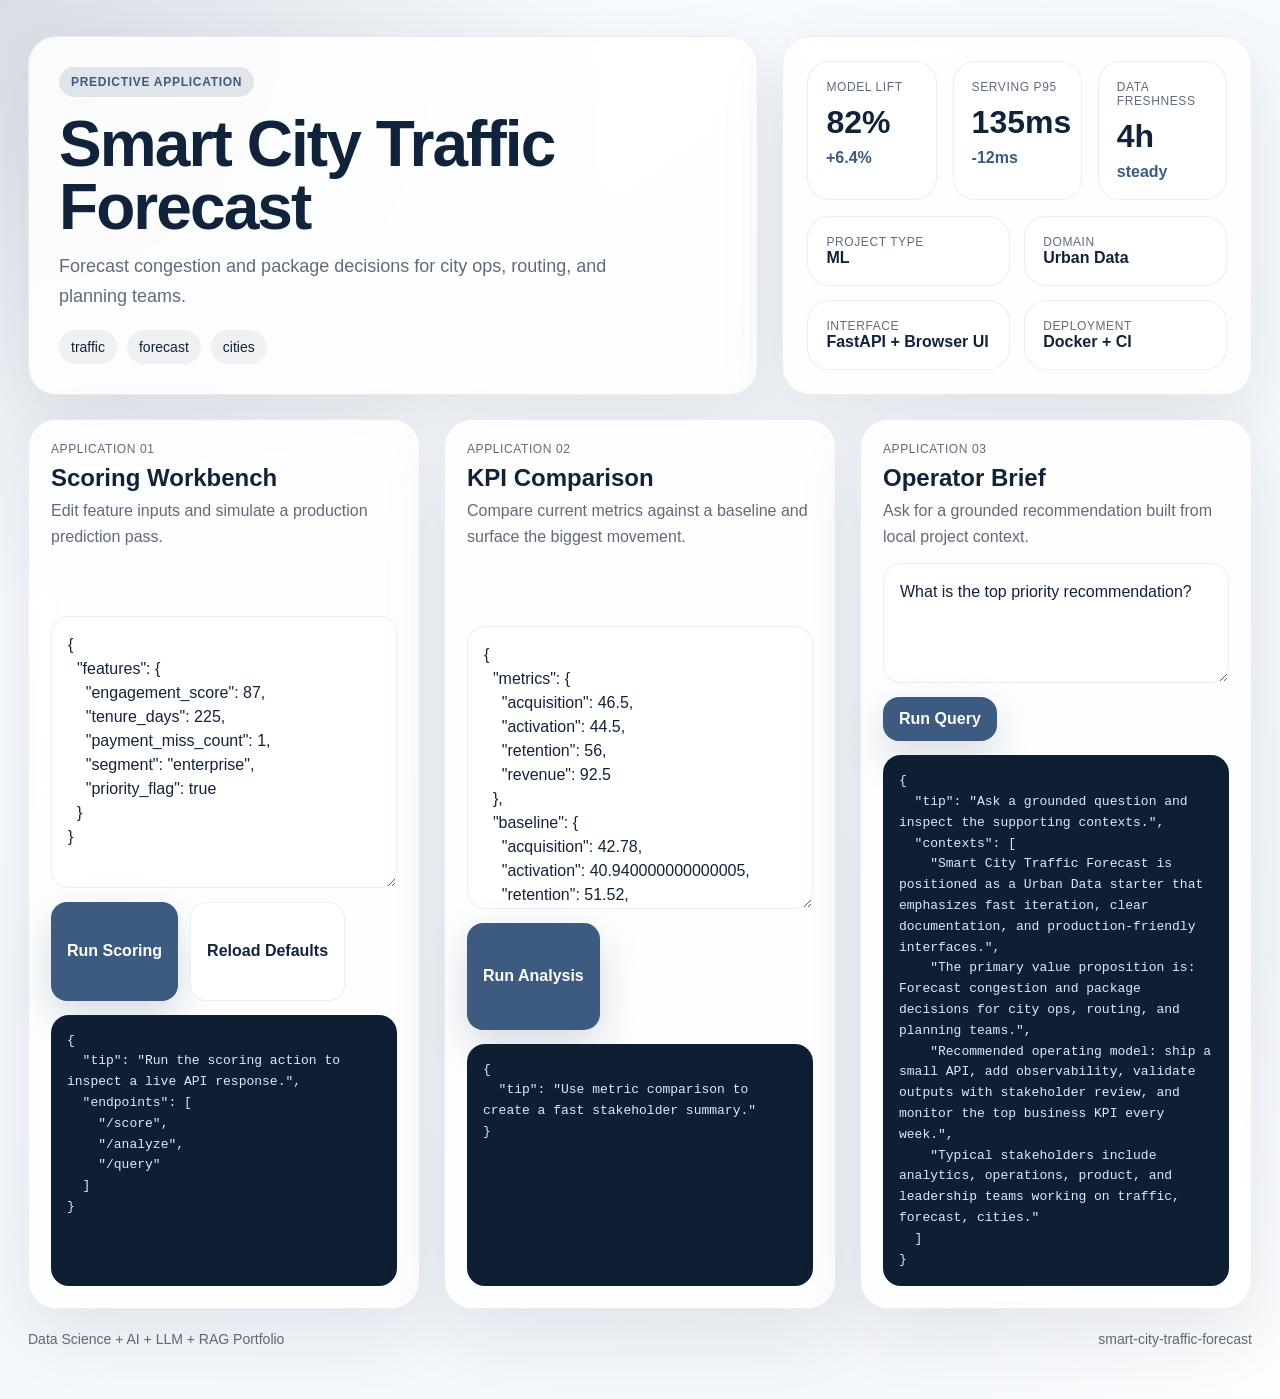
==== src/app/web/index.html @ e4fb732f "Publish production-ready portfolio project" ====
<!doctype html>
        <html lang="en">
        <head>
          <meta charset="utf-8">
          <meta name="viewport" content="width=device-width, initial-scale=1">
          <title>Smart City Traffic Forecast</title>
          <link rel="stylesheet" href="./styles.css">
          <style>:root { --accent: #3d5a80; }</style>
        </head>
        <body>
          <div class="page">
            <section class="hero">
              <div class="panel hero-copy">
                <span class="eyebrow">Predictive Application</span>
                <h1 id="project-title">Smart City Traffic Forecast</h1>
                <p id="project-summary" class="lead">Forecast congestion and package decisions for city ops, routing, and planning teams.</p>
                <ul id="project-tags" class="tag-list">
                  <li>traffic</li><li>forecast</li><li>cities</li>
                </ul>
              </div>
              <div class="panel hero-side">
                <div class="metric-grid">
                  <article class='card'><span>Model Lift</span><strong>82%</strong><em>+6.4%</em></article>
<article class='card'><span>Serving P95</span><strong>135ms</strong><em>-12ms</em></article>
<article class='card'><span>Data Freshness</span><strong>4h</strong><em>steady</em></article>
                </div>
                <div class="mini-grid">
                  <article class='mini-card'><span>Project Type</span><strong>ML</strong></article><article class='mini-card'><span>Domain</span><strong>Urban Data</strong></article><article class='mini-card'><span>Interface</span><strong>FastAPI + Browser UI</strong></article><article class='mini-card'><span>Deployment</span><strong>Docker + CI</strong></article>
                </div>
              </div>
            </section>
            <section class="app-grid">
              <article class="panel module">
                <div class="module-header">
                  <span>Application 01</span>
                  <h2>Scoring Workbench</h2>
                  <p>Edit feature inputs and simulate a production prediction pass.</p>
                </div>
                <textarea id="score-input"></textarea>
                <div class="button-row">
                  <button id="run-score">Run Scoring</button>
                  <button id="load-defaults" class="secondary" type="button">Reload Defaults</button>
                </div>
                <pre id="score-output"></pre>
              </article>
              <article class="panel module">
                <div class="module-header">
                  <span>Application 02</span>
                  <h2>KPI Comparison</h2>
                  <p>Compare current metrics against a baseline and surface the biggest movement.</p>
                </div>
                <textarea id="analyze-input"></textarea>
                <div class="button-row">
                  <button id="run-analyze">Run Analysis</button>
                </div>
                <pre id="analyze-output"></pre>
              </article>
              <article class="panel module">
                <div class="module-header">
                  <span>Application 03</span>
                  <h2>Operator Brief</h2>
                  <p>Ask for a grounded recommendation built from local project context.</p>
                </div>
                <textarea id="query-input" class="query-input"></textarea>
                <div class="button-row">
                  <button id="run-query">Run Query</button>
                </div>
                <pre id="query-output"></pre>
              </article>
            </section>
            <footer class="footer">
              <span>Data Science + AI + LLM + RAG Portfolio</span>
              <span>smart-city-traffic-forecast</span>
            </footer>
          </div>
          <script id="bootstrap-data" type="application/json">{"project": {"slug": "smart-city-traffic-forecast", "title": "Smart City Traffic Forecast", "project_type": "ml", "domain": "Urban Data", "summary": "Forecast congestion and package decisions for city ops, routing, and planning teams.", "tags": ["traffic", "forecast", "cities"]}, "sample_features": {"engagement_score": 87, "tenure_days": 225, "payment_miss_count": 1, "segment": "enterprise", "priority_flag": true}, "sample_metrics": {"acquisition": 46.5, "activation": 44.5, "retention": 56.0, "revenue": 92.5}, "sample_query": "What is the top priority recommendation?", "knowledge_base": ["Smart City Traffic Forecast is positioned as a Urban Data starter that emphasizes fast iteration, clear documentation, and production-friendly interfaces.", "The primary value proposition is: Forecast congestion and package decisions for city ops, routing, and planning teams.", "Recommended operating model: ship a small API, add observability, validate outputs with stakeholder review, and monitor the top business KPI every week.", "Typical stakeholders include analytics, operations, product, and leadership teams working on traffic, forecast, cities."], "dashboard_metrics": [{"label": "Model Lift", "value": "82%", "delta": "+6.4%"}, {"label": "Serving P95", "value": "135ms", "delta": "-12ms"}, {"label": "Data Freshness", "value": "4h", "delta": "steady"}]}</script>
          <script src="./app.js"></script>
        </body>
        </html>
---- src/app/web/styles.css ----
:root {
  --accent: #3d5a80;
  --accent-soft: rgba(61, 90, 128, 0.14);
  --bg: #f2f6fb;
  --card: rgba(255, 255, 255, 0.86);
  --line: rgba(16, 32, 51, 0.08);
  --ink: #11233a;
  --muted: #5f6b7a;
  --success: #2a9d8f;
}
* { box-sizing: border-box; }
html, body { margin: 0; min-height: 100%; }
body {
  font-family: "Avenir Next", "Segoe UI", sans-serif;
  color: var(--ink);
  background:
    radial-gradient(circle at top left, color-mix(in srgb, var(--accent) 20%, white), transparent 32%),
    radial-gradient(circle at bottom right, rgba(255,255,255,0.82), transparent 24%),
    linear-gradient(145deg, #f8fbff, var(--bg));
}
.page {
  max-width: 1320px;
  margin: 0 auto;
  padding: 36px 28px 52px;
}
.hero {
  display: grid;
  grid-template-columns: 1.4fr 0.9fr;
  gap: 24px;
  margin-bottom: 24px;
}
.panel {
  background: var(--card);
  border: 1px solid var(--line);
  border-radius: 28px;
  box-shadow: 0 24px 70px rgba(17, 35, 58, 0.09);
  backdrop-filter: blur(16px);
}
.hero-copy {
  padding: 30px;
}
.eyebrow {
  display: inline-flex;
  align-items: center;
  gap: 8px;
  padding: 8px 12px;
  background: var(--accent-soft);
  color: var(--accent);
  border-radius: 999px;
  text-transform: uppercase;
  letter-spacing: 0.06em;
  font-size: 12px;
  font-weight: 700;
}
h1 {
  margin: 16px 0 14px;
  font-size: clamp(2.2rem, 5vw, 4rem);
  line-height: 0.98;
  letter-spacing: -0.03em;
}
.lead {
  font-size: 18px;
  line-height: 1.65;
  color: var(--muted);
  max-width: 60ch;
  margin: 0;
}
.tag-list {
  display: flex;
  flex-wrap: wrap;
  gap: 10px;
  list-style: none;
  margin: 18px 0 0;
  padding: 0;
}
.tag-list li {
  padding: 9px 12px;
  border-radius: 999px;
  background: rgba(17, 35, 58, 0.06);
  color: var(--ink);
  font-size: 14px;
}
.hero-side {
  padding: 24px;
  display: grid;
  gap: 16px;
  align-content: space-between;
}
.metric-grid {
  display: grid;
  grid-template-columns: repeat(3, minmax(0, 1fr));
  gap: 16px;
}
.metric-card,
.mini-card,
.card {
  background: white;
  border: 1px solid var(--line);
  border-radius: 22px;
  padding: 18px;
}
.metric-card span,
.card span,
.mini-card span,
.module-header span {
  display: block;
  color: var(--muted);
  text-transform: uppercase;
  letter-spacing: 0.05em;
  font-size: 12px;
}
.metric-card strong,
.card strong {
  display: block;
  font-size: 32px;
  margin-top: 10px;
}
.metric-card em,
.card em {
  display: inline-block;
  margin-top: 8px;
  font-style: normal;
  color: var(--accent);
  font-weight: 700;
}
.mini-grid {
  display: grid;
  grid-template-columns: repeat(2, minmax(0, 1fr));
  gap: 14px;
}
.app-grid {
  display: grid;
  grid-template-columns: repeat(3, minmax(0, 1fr));
  gap: 24px;
}
.module {
  padding: 22px;
  display: grid;
  gap: 14px;
}
.module-header h2 {
  margin: 8px 0 6px;
  font-size: 24px;
}
.module-header p {
  margin: 0;
  color: var(--muted);
  line-height: 1.6;
}
textarea, input, button {
  font: inherit;
}
textarea {
  width: 100%;
  min-height: 220px;
  resize: vertical;
  border: 1px solid var(--line);
  border-radius: 18px;
  padding: 16px;
  background: rgba(255,255,255,0.92);
  color: var(--ink);
  line-height: 1.5;
}
.query-input {
  min-height: 120px;
}
button {
  border: 0;
  border-radius: 16px;
  background: var(--accent);
  color: white;
  padding: 13px 16px;
  font-weight: 700;
  cursor: pointer;
  box-shadow: 0 16px 40px rgba(61, 90, 128, 0.22);
}
button.secondary {
  background: white;
  color: var(--ink);
  border: 1px solid var(--line);
  box-shadow: none;
}
.button-row {
  display: flex;
  gap: 12px;
  flex-wrap: wrap;
}
pre {
  margin: 0;
  white-space: pre-wrap;
  word-break: break-word;
  background: #0e1f34;
  color: #dce8ff;
  border-radius: 18px;
  padding: 16px;
  min-height: 180px;
  font-size: 13px;
  line-height: 1.6;
  overflow: auto;
}
.footer {
  display: flex;
  justify-content: space-between;
  margin-top: 22px;
  color: var(--muted);
  font-size: 14px;
}
@media (max-width: 1080px) {
  .hero, .app-grid { grid-template-columns: 1fr; }
  .metric-grid { grid-template-columns: 1fr; }
}
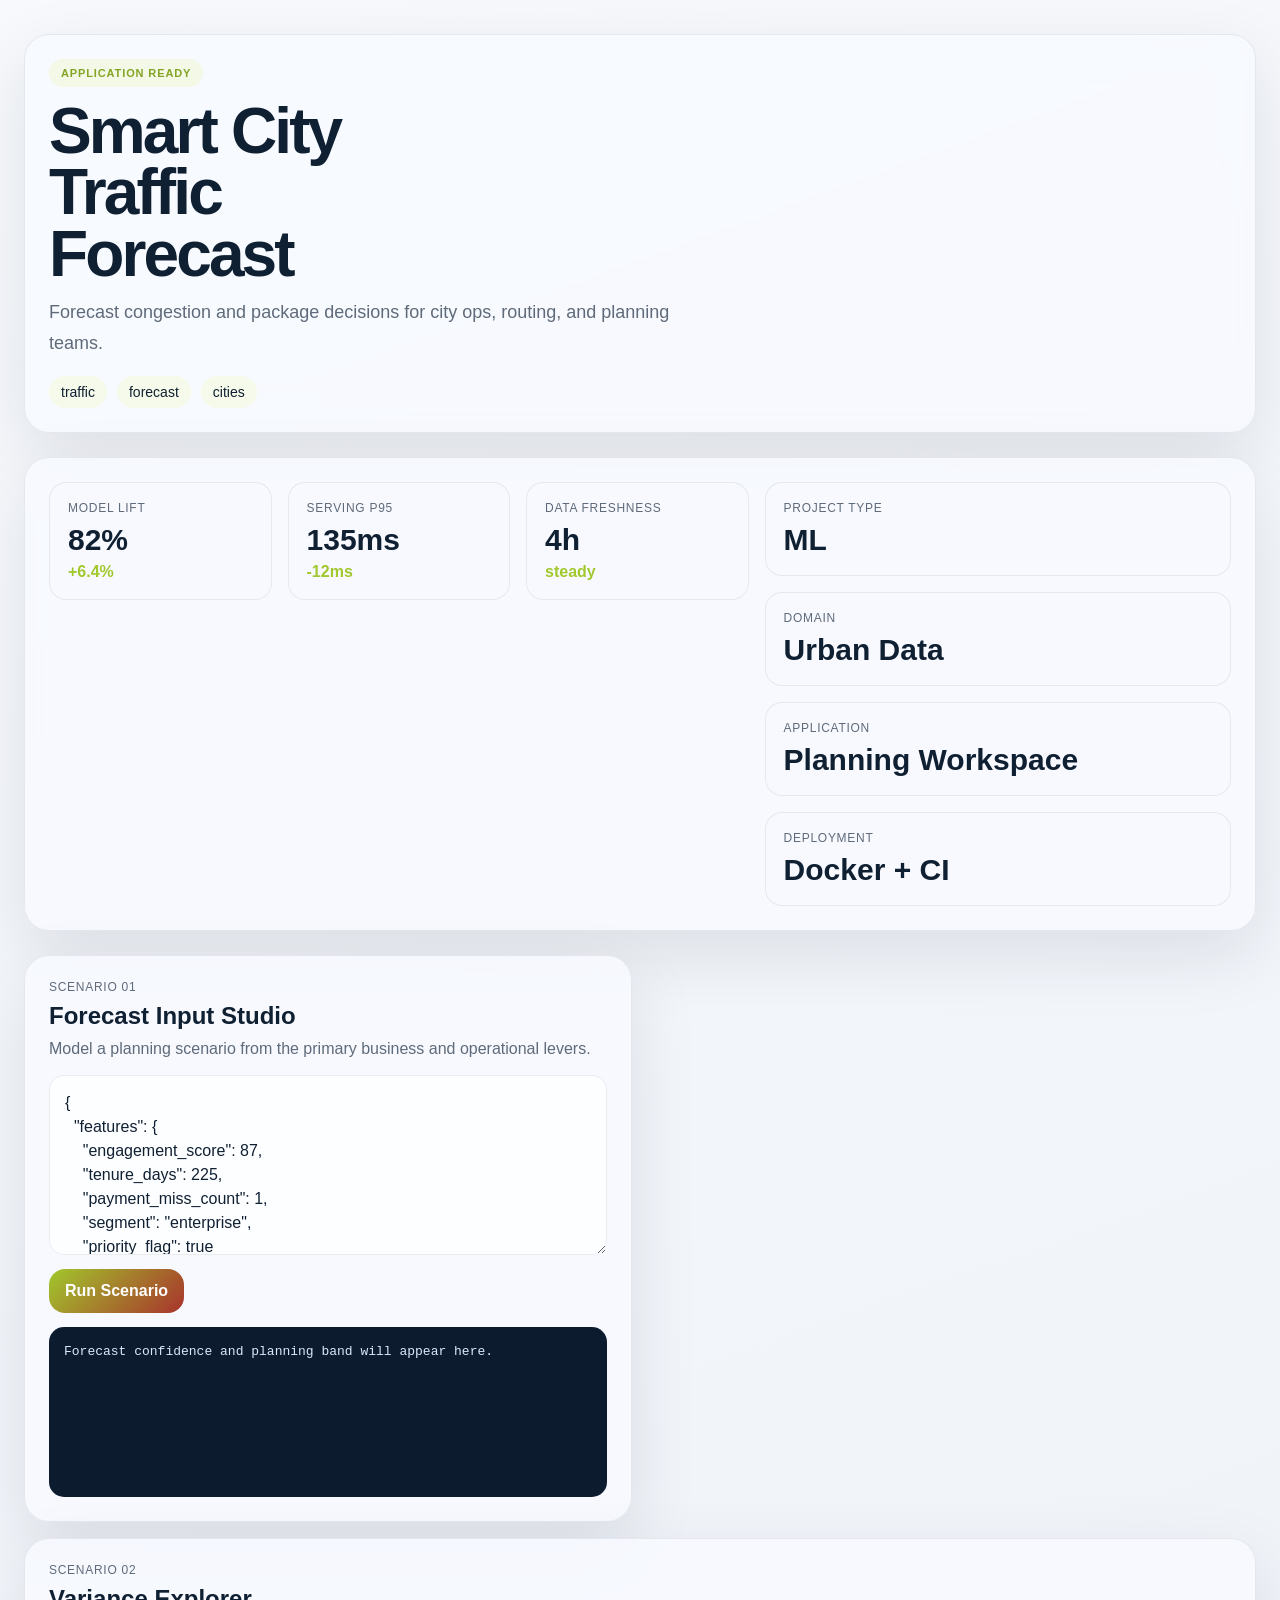
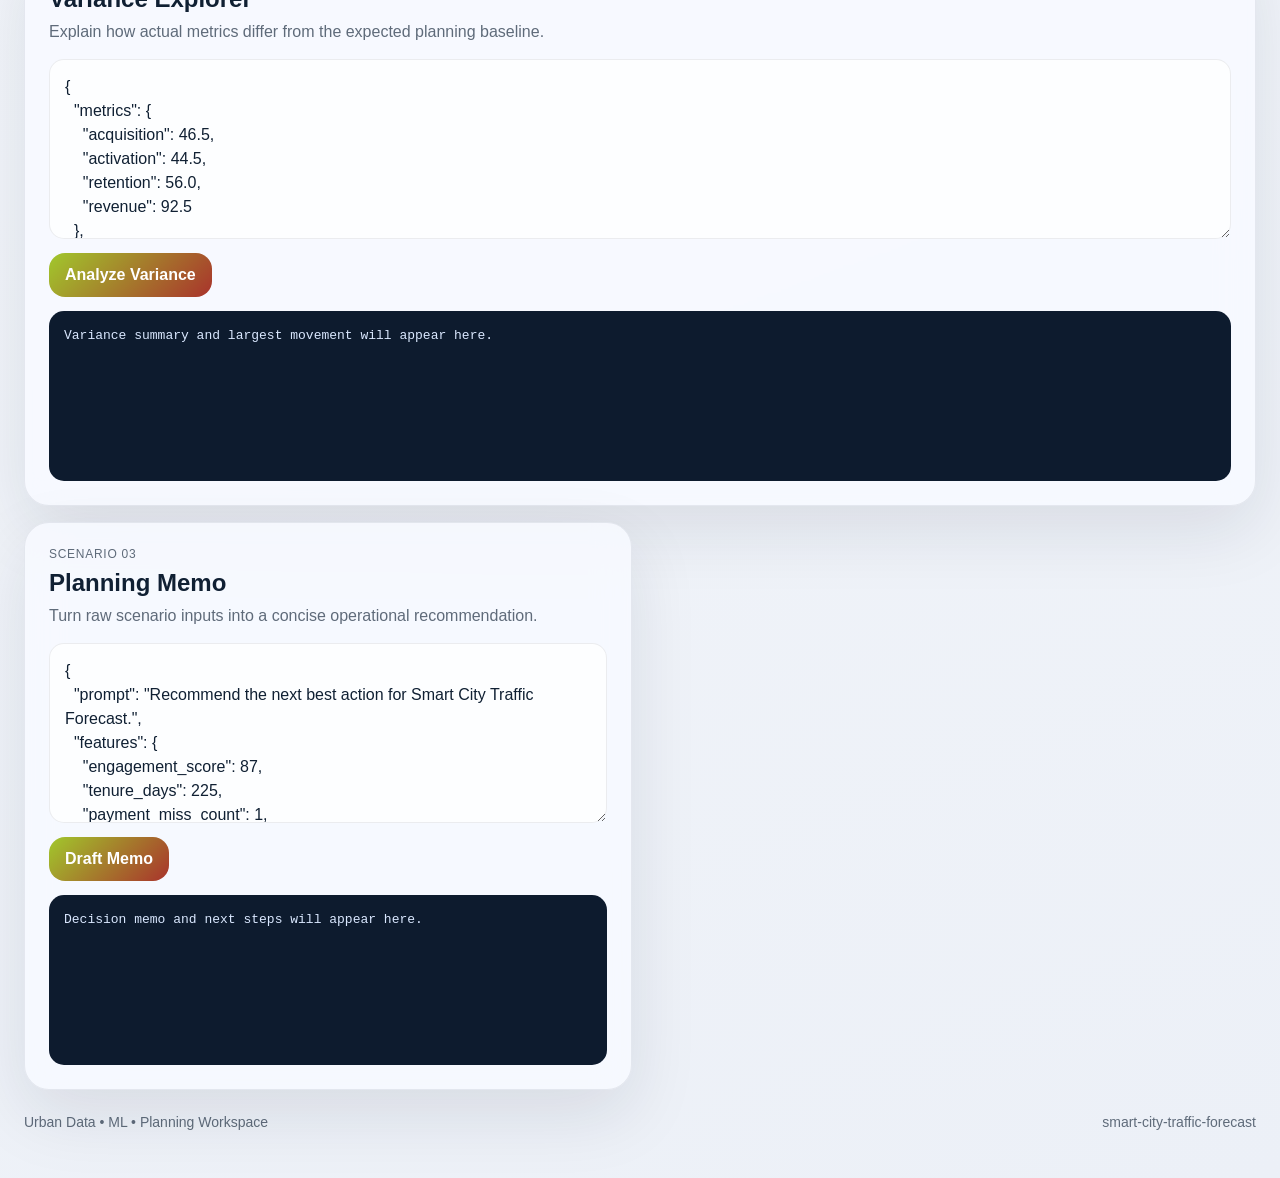
==== commit 3e48af36: "Publish production-ready portfolio project" ====
--- a/src/app/web/index.html
+++ b/src/app/web/index.html
@@ -6,13 +6,12 @@
           <meta name="viewport" content="width=device-width, initial-scale=1">
           <title>Smart City Traffic Forecast</title>
           <link rel="stylesheet" href="./styles.css">
-          <style>:root { --accent: #3d5a80; }</style>
         </head>
-        <body>
-          <div class="page">
+        <body class="surface-slate">
+          <div class="page layout-board eyebrow-soft headline-compact modules-2 hero-align-left">
             <section class="hero">
               <div class="panel hero-copy">
-                <span class="eyebrow">Predictive Application</span>
+                <span class="eyebrow" data-health>Planning Workspace</span>
                 <h1 id="project-title">Smart City Traffic Forecast</h1>
                 <p id="project-summary" class="lead">Forecast congestion and package decisions for city ops, routing, and planning teams.</p>
                 <ul id="project-tags" class="tag-list">
@@ -26,55 +25,90 @@
 <article class='card'><span>Data Freshness</span><strong>4h</strong><em>steady</em></article>
                 </div>
                 <div class="mini-grid">
-                  <article class='mini-card'><span>Project Type</span><strong>ML</strong></article><article class='mini-card'><span>Domain</span><strong>Urban Data</strong></article><article class='mini-card'><span>Interface</span><strong>FastAPI + Browser UI</strong></article><article class='mini-card'><span>Deployment</span><strong>Docker + CI</strong></article>
+                  <article class='mini-card'><span>Project Type</span><strong>ML</strong></article><article class='mini-card'><span>Domain</span><strong>Urban Data</strong></article><article class='mini-card'><span>Application</span><strong>Planning Workspace</strong></article><article class='mini-card'><span>Deployment</span><strong>Docker + CI</strong></article>
                 </div>
               </div>
             </section>
             <section class="app-grid">
-              <article class="panel module">
-                <div class="module-header">
-                  <span>Application 01</span>
-                  <h2>Scoring Workbench</h2>
-                  <p>Edit feature inputs and simulate a production prediction pass.</p>
-                </div>
-                <textarea id="score-input"></textarea>
-                <div class="button-row">
-                  <button id="run-score">Run Scoring</button>
-                  <button id="load-defaults" class="secondary" type="button">Reload Defaults</button>
-                </div>
-                <pre id="score-output"></pre>
-              </article>
-              <article class="panel module">
-                <div class="module-header">
-                  <span>Application 02</span>
-                  <h2>KPI Comparison</h2>
-                  <p>Compare current metrics against a baseline and surface the biggest movement.</p>
-                </div>
-                <textarea id="analyze-input"></textarea>
-                <div class="button-row">
-                  <button id="run-analyze">Run Analysis</button>
-                </div>
-                <pre id="analyze-output"></pre>
-              </article>
-              <article class="panel module">
-                <div class="module-header">
-                  <span>Application 03</span>
-                  <h2>Operator Brief</h2>
-                  <p>Ask for a grounded recommendation built from local project context.</p>
-                </div>
-                <textarea id="query-input" class="query-input"></textarea>
-                <div class="button-row">
-                  <button id="run-query">Run Query</button>
-                </div>
-                <pre id="query-output"></pre>
-              </article>
+              <article class="panel module js-module span-normal">
+          <div class="module-header">
+            <span>Scenario 01</span>
+            <h2>Forecast Input Studio</h2>
+            <p>Model a planning scenario from the primary business and operational levers.</p>
+          </div>
+          <textarea class="js-input">{
+  &quot;features&quot;: {
+    &quot;engagement_score&quot;: 87,
+    &quot;tenure_days&quot;: 225,
+    &quot;payment_miss_count&quot;: 1,
+    &quot;segment&quot;: &quot;enterprise&quot;,
+    &quot;priority_flag&quot;: true
+  }
+}</textarea>
+          <div class="button-row">
+            <button class="js-run" data-endpoint="/score" data-input-mode="json">Run Scenario</button>
+          </div>
+          <pre class="js-output">Forecast confidence and planning band will appear here.</pre>
+        </article>
+<article class="panel module js-module span-wide">
+          <div class="module-header">
+            <span>Scenario 02</span>
+            <h2>Variance Explorer</h2>
+            <p>Explain how actual metrics differ from the expected planning baseline.</p>
+          </div>
+          <textarea class="js-input">{
+  &quot;metrics&quot;: {
+    &quot;acquisition&quot;: 46.5,
+    &quot;activation&quot;: 44.5,
+    &quot;retention&quot;: 56.0,
+    &quot;revenue&quot;: 92.5
+  },
+  &quot;baseline&quot;: {
+    &quot;acquisition&quot;: 42.78,
+    &quot;activation&quot;: 40.94,
+    &quot;retention&quot;: 51.52,
+    &quot;revenue&quot;: 85.1
+  }
+}</textarea>
+          <div class="button-row">
+            <button class="js-run" data-endpoint="/analyze" data-input-mode="json">Analyze Variance</button>
+          </div>
+          <pre class="js-output">Variance summary and largest movement will appear here.</pre>
+        </article>
+<article class="panel module js-module span-normal">
+          <div class="module-header">
+            <span>Scenario 03</span>
+            <h2>Planning Memo</h2>
+            <p>Turn raw scenario inputs into a concise operational recommendation.</p>
+          </div>
+          <textarea class="js-input">{
+  &quot;prompt&quot;: &quot;Recommend the next best action for Smart City Traffic Forecast.&quot;,
+  &quot;features&quot;: {
+    &quot;engagement_score&quot;: 87,
+    &quot;tenure_days&quot;: 225,
+    &quot;payment_miss_count&quot;: 1,
+    &quot;segment&quot;: &quot;enterprise&quot;,
+    &quot;priority_flag&quot;: true
+  },
+  &quot;metrics&quot;: {
+    &quot;acquisition&quot;: 46.5,
+    &quot;activation&quot;: 44.5,
+    &quot;retention&quot;: 56.0,
+    &quot;revenue&quot;: 92.5
+  }
+}</textarea>
+          <div class="button-row">
+            <button class="js-run" data-endpoint="/recommend" data-input-mode="json">Draft Memo</button>
+          </div>
+          <pre class="js-output">Decision memo and next steps will appear here.</pre>
+        </article>
             </section>
             <footer class="footer">
-              <span>Data Science + AI + LLM + RAG Portfolio</span>
+              <span>Urban Data • ML • Planning Workspace</span>
               <span>smart-city-traffic-forecast</span>
             </footer>
           </div>
-          <script id="bootstrap-data" type="application/json">{"project": {"slug": "smart-city-traffic-forecast", "title": "Smart City Traffic Forecast", "project_type": "ml", "domain": "Urban Data", "summary": "Forecast congestion and package decisions for city ops, routing, and planning teams.", "tags": ["traffic", "forecast", "cities"]}, "sample_features": {"engagement_score": 87, "tenure_days": 225, "payment_miss_count": 1, "segment": "enterprise", "priority_flag": true}, "sample_metrics": {"acquisition": 46.5, "activation": 44.5, "retention": 56.0, "revenue": 92.5}, "sample_query": "What is the top priority recommendation?", "knowledge_base": ["Smart City Traffic Forecast is positioned as a Urban Data starter that emphasizes fast iteration, clear documentation, and production-friendly interfaces.", "The primary value proposition is: Forecast congestion and package decisions for city ops, routing, and planning teams.", "Recommended operating model: ship a small API, add observability, validate outputs with stakeholder review, and monitor the top business KPI every week.", "Typical stakeholders include analytics, operations, product, and leadership teams working on traffic, forecast, cities."], "dashboard_metrics": [{"label": "Model Lift", "value": "82%", "delta": "+6.4%"}, {"label": "Serving P95", "value": "135ms", "delta": "-12ms"}, {"label": "Data Freshness", "value": "4h", "delta": "steady"}]}</script>
+          <script id="bootstrap-data" type="application/json">{"project": {"slug": "smart-city-traffic-forecast", "title": "Smart City Traffic Forecast", "project_type": "ml", "domain": "Urban Data", "summary": "Forecast congestion and package decisions for city ops, routing, and planning teams.", "tags": ["traffic", "forecast", "cities"]}, "app_archetype": "planner", "ui_profile": {"layout": "board", "surface": "slate", "font_stack": "\"Space Grotesk\", \"Segoe UI\", sans-serif", "radius": 25, "shadow": 69, "eyebrow_style": "soft", "module_columns": 2, "hero_align": "left", "headline_mode": "compact"}, "app_modules": [{"label": "Scenario 01", "title": "Forecast Input Studio", "description": "Model a planning scenario from the primary business and operational levers.", "endpoint": "/score", "input_mode": "json", "cta": "Run Scenario", "prefill": "{\n  \"features\": {\n    \"engagement_score\": 87,\n    \"tenure_days\": 225,\n    \"payment_miss_count\": 1,\n    \"segment\": \"enterprise\",\n    \"priority_flag\": true\n  }\n}", "hint": "Forecast confidence and planning band will appear here.", "span": "normal"}, {"label": "Scenario 02", "title": "Variance Explorer", "description": "Explain how actual metrics differ from the expected planning baseline.", "endpoint": "/analyze", "input_mode": "json", "cta": "Analyze Variance", "prefill": "{\n  \"metrics\": {\n    \"acquisition\": 46.5,\n    \"activation\": 44.5,\n    \"retention\": 56.0,\n    \"revenue\": 92.5\n  },\n  \"baseline\": {\n    \"acquisition\": 42.78,\n    \"activation\": 40.94,\n    \"retention\": 51.52,\n    \"revenue\": 85.1\n  }\n}", "hint": "Variance summary and largest movement will appear here.", "span": "wide"}, {"label": "Scenario 03", "title": "Planning Memo", "description": "Turn raw scenario inputs into a concise operational recommendation.", "endpoint": "/recommend", "input_mode": "json", "cta": "Draft Memo", "prefill": "{\n  \"prompt\": \"Recommend the next best action for Smart City Traffic Forecast.\",\n  \"features\": {\n    \"engagement_score\": 87,\n    \"tenure_days\": 225,\n    \"payment_miss_count\": 1,\n    \"segment\": \"enterprise\",\n    \"priority_flag\": true\n  },\n  \"metrics\": {\n    \"acquisition\": 46.5,\n    \"activation\": 44.5,\n    \"retention\": 56.0,\n    \"revenue\": 92.5\n  }\n}", "hint": "Decision memo and next steps will appear here.", "span": "normal"}], "sample_features": {"engagement_score": 87, "tenure_days": 225, "payment_miss_count": 1, "segment": "enterprise", "priority_flag": true}, "sample_metrics": {"acquisition": 46.5, "activation": 44.5, "retention": 56.0, "revenue": 92.5}, "knowledge_base": ["Smart City Traffic Forecast is positioned as a Urban Data starter that emphasizes fast iteration, clear documentation, and production-friendly interfaces.", "The primary value proposition is: Forecast congestion and package decisions for city ops, routing, and planning teams.", "Recommended operating model: ship a small API, add observability, validate outputs with stakeholder review, and monitor the top business KPI every week.", "Typical stakeholders include analytics, operations, product, and leadership teams working on traffic, forecast, cities."], "dashboard_metrics": [{"label": "Model Lift", "value": "82%", "delta": "+6.4%"}, {"label": "Serving P95", "value": "135ms", "delta": "-12ms"}, {"label": "Data Freshness", "value": "4h", "delta": "steady"}]}</script>
           <script src="./app.js"></script>
         </body>
         </html>
--- a/src/app/web/styles.css
+++ b/src/app/web/styles.css
@@ -1,141 +1,185 @@
 
 :root {
-  --accent: #3d5a80;
-  --accent-soft: rgba(61, 90, 128, 0.14);
-  --bg: #f2f6fb;
+  --accent: #a1c82c;
+  --accent-2: #a9332c;
+  --accent-soft: color-mix(in srgb, var(--accent) 18%, white);
+  --radius: 25px;
+  --shadow-size: 69px;
+  --font-stack: "Space Grotesk", "Segoe UI", sans-serif;
+  --bg: #f4f7fb;
   --card: rgba(255, 255, 255, 0.86);
   --line: rgba(16, 32, 51, 0.08);
-  --ink: #11233a;
+  --ink: #102033;
   --muted: #5f6b7a;
-  --success: #2a9d8f;
+  --output-bg: #0d1b2e;
+  --output-ink: #dae8ff;
 }
 * { box-sizing: border-box; }
 html, body { margin: 0; min-height: 100%; }
 body {
-  font-family: "Avenir Next", "Segoe UI", sans-serif;
+  font-family: var(--font-stack);
   color: var(--ink);
-  background:
-    radial-gradient(circle at top left, color-mix(in srgb, var(--accent) 20%, white), transparent 32%),
-    radial-gradient(circle at bottom right, rgba(255,255,255,0.82), transparent 24%),
-    linear-gradient(145deg, #f8fbff, var(--bg));
+  background: linear-gradient(145deg, #f8fbff, var(--bg));
+}
+body.surface-mist {
+  --bg: #eef4fb;
+  background:
+    radial-gradient(circle at top left, color-mix(in srgb, var(--accent) 18%, white), transparent 34%),
+    linear-gradient(145deg, #fbfdff, var(--bg));
+}
+body.surface-aurora {
+  --bg: #edf1ff;
+  background:
+    radial-gradient(circle at 0% 0%, color-mix(in srgb, var(--accent) 22%, white), transparent 38%),
+    radial-gradient(circle at 100% 100%, color-mix(in srgb, var(--accent-2) 20%, white), transparent 28%),
+    linear-gradient(135deg, #f7f8ff, var(--bg));
+}
+body.surface-sand {
+  --bg: #f5efe8;
+  --card: rgba(255, 251, 246, 0.9);
+  background:
+    linear-gradient(135deg, rgba(255,255,255,0.82), rgba(245, 239, 232, 0.98)),
+    radial-gradient(circle at top right, color-mix(in srgb, var(--accent) 16%, white), transparent 32%);
+}
+body.surface-slate {
+  --bg: #ecf0f7;
+  --card: rgba(248, 250, 255, 0.88);
+  background:
+    linear-gradient(160deg, #f7f9fc, var(--bg)),
+    radial-gradient(circle at bottom left, color-mix(in srgb, var(--accent-2) 16%, white), transparent 34%);
+}
+body.surface-paper {
+  --bg: #f8f8f4;
+  --card: rgba(255,255,255,0.93);
+  background:
+    linear-gradient(180deg, #fffefb, var(--bg));
+}
+body.surface-ink {
+  --bg: #0f1726;
+  --card: rgba(15, 23, 38, 0.88);
+  --line: rgba(226, 238, 255, 0.1);
+  --ink: #f5f8ff;
+  --muted: #b4c0cf;
+  --output-bg: rgba(255,255,255,0.06);
+  --output-ink: #f5f8ff;
+  background:
+    radial-gradient(circle at top left, color-mix(in srgb, var(--accent) 28%, transparent), transparent 42%),
+    linear-gradient(145deg, #09111d, var(--bg));
 }
 .page {
-  max-width: 1320px;
+  max-width: 1360px;
   margin: 0 auto;
-  padding: 36px 28px 52px;
-}
-.hero {
-  display: grid;
-  grid-template-columns: 1.4fr 0.9fr;
+  padding: 34px 24px 48px;
+  display: grid;
   gap: 24px;
-  margin-bottom: 24px;
 }
 .panel {
   background: var(--card);
   border: 1px solid var(--line);
-  border-radius: 28px;
-  box-shadow: 0 24px 70px rgba(17, 35, 58, 0.09);
-  backdrop-filter: blur(16px);
-}
-.hero-copy {
-  padding: 30px;
+  border-radius: var(--radius);
+  box-shadow: 0 24px var(--shadow-size) rgba(16, 32, 51, 0.1);
+  backdrop-filter: blur(18px);
+}
+.hero {
+  display: grid;
+  gap: 24px;
+}
+.hero-copy,
+.hero-side,
+.module {
+  padding: 24px;
 }
 .eyebrow {
   display: inline-flex;
   align-items: center;
   gap: 8px;
   padding: 8px 12px;
+  border-radius: 999px;
   background: var(--accent-soft);
   color: var(--accent);
-  border-radius: 999px;
   text-transform: uppercase;
-  letter-spacing: 0.06em;
-  font-size: 12px;
-  font-weight: 700;
+  letter-spacing: 0.08em;
+  font-size: 11px;
+  font-weight: 800;
+}
+.page.eyebrow-outline .eyebrow {
+  background: transparent;
+  border: 1px solid color-mix(in srgb, var(--accent) 40%, white);
+}
+.page.eyebrow-soft .eyebrow {
+  background: color-mix(in srgb, var(--accent) 12%, white);
+  color: color-mix(in srgb, var(--accent) 82%, black);
 }
 h1 {
-  margin: 16px 0 14px;
-  font-size: clamp(2.2rem, 5vw, 4rem);
-  line-height: 0.98;
-  letter-spacing: -0.03em;
-}
+  margin: 14px 0 12px;
+  font-size: clamp(2.2rem, 5vw, 4.4rem);
+  line-height: 0.96;
+  letter-spacing: -0.045em;
+}
+.page.headline-compact h1 { max-width: 10ch; }
+.page.headline-tall h1 { line-height: 1.03; font-size: clamp(2.4rem, 5vw, 4.8rem); }
 .lead {
+  margin: 0;
   font-size: 18px;
-  line-height: 1.65;
+  line-height: 1.68;
   color: var(--muted);
-  max-width: 60ch;
-  margin: 0;
+  max-width: 62ch;
 }
 .tag-list {
+  list-style: none;
   display: flex;
   flex-wrap: wrap;
   gap: 10px;
-  list-style: none;
   margin: 18px 0 0;
   padding: 0;
 }
 .tag-list li {
-  padding: 9px 12px;
+  padding: 8px 12px;
   border-radius: 999px;
-  background: rgba(17, 35, 58, 0.06);
+  background: color-mix(in srgb, var(--accent) 10%, white);
   color: var(--ink);
   font-size: 14px;
 }
 .hero-side {
-  padding: 24px;
   display: grid;
   gap: 16px;
-  align-content: space-between;
-}
-.metric-grid {
-  display: grid;
-  grid-template-columns: repeat(3, minmax(0, 1fr));
+}
+.metric-grid,
+.mini-grid,
+.app-grid {
+  display: grid;
   gap: 16px;
 }
-.metric-card,
-.mini-card,
-.card {
-  background: white;
+.card,
+.mini-card {
+  background: color-mix(in srgb, var(--card) 92%, white);
   border: 1px solid var(--line);
-  border-radius: 22px;
+  border-radius: calc(var(--radius) - 8px);
   padding: 18px;
 }
-.metric-card span,
 .card span,
 .mini-card span,
 .module-header span {
   display: block;
   color: var(--muted);
   text-transform: uppercase;
-  letter-spacing: 0.05em;
+  letter-spacing: 0.06em;
   font-size: 12px;
 }
-.metric-card strong,
-.card strong {
+.card strong,
+.mini-card strong {
   display: block;
-  font-size: 32px;
-  margin-top: 10px;
-}
-.metric-card em,
+  margin-top: 8px;
+  font-size: 30px;
+}
 .card em {
   display: inline-block;
-  margin-top: 8px;
+  margin-top: 6px;
   font-style: normal;
   color: var(--accent);
   font-weight: 700;
 }
-.mini-grid {
-  display: grid;
-  grid-template-columns: repeat(2, minmax(0, 1fr));
-  gap: 14px;
-}
-.app-grid {
-  display: grid;
-  grid-template-columns: repeat(3, minmax(0, 1fr));
-  gap: 24px;
-}
 .module {
-  padding: 22px;
   display: grid;
   gap: 14px;
 }
@@ -148,65 +192,157 @@
   color: var(--muted);
   line-height: 1.6;
 }
-textarea, input, button {
+textarea,
+button {
   font: inherit;
 }
 textarea {
   width: 100%;
-  min-height: 220px;
+  min-height: 180px;
   resize: vertical;
   border: 1px solid var(--line);
-  border-radius: 18px;
-  padding: 16px;
-  background: rgba(255,255,255,0.92);
+  border-radius: calc(var(--radius) - 10px);
+  padding: 15px;
+  background: rgba(255,255,255,0.82);
   color: var(--ink);
   line-height: 1.5;
 }
-.query-input {
-  min-height: 120px;
+body.surface-ink textarea {
+  background: rgba(255,255,255,0.05);
+}
+.module-input-text {
+  min-height: 110px;
+}
+.button-row {
+  display: flex;
+  flex-wrap: wrap;
+  gap: 10px;
 }
 button {
   border: 0;
   border-radius: 16px;
-  background: var(--accent);
+  background: linear-gradient(135deg, var(--accent), var(--accent-2));
   color: white;
   padding: 13px 16px;
   font-weight: 700;
   cursor: pointer;
-  box-shadow: 0 16px 40px rgba(61, 90, 128, 0.22);
-}
-button.secondary {
-  background: white;
-  color: var(--ink);
-  border: 1px solid var(--line);
-  box-shadow: none;
-}
-.button-row {
-  display: flex;
-  gap: 12px;
-  flex-wrap: wrap;
 }
 pre {
   margin: 0;
   white-space: pre-wrap;
   word-break: break-word;
-  background: #0e1f34;
-  color: #dce8ff;
-  border-radius: 18px;
-  padding: 16px;
-  min-height: 180px;
+  background: var(--output-bg);
+  color: var(--output-ink);
+  border-radius: calc(var(--radius) - 10px);
+  padding: 15px;
+  min-height: 170px;
+  line-height: 1.58;
   font-size: 13px;
-  line-height: 1.6;
   overflow: auto;
 }
 .footer {
   display: flex;
   justify-content: space-between;
-  margin-top: 22px;
   color: var(--muted);
   font-size: 14px;
 }
-@media (max-width: 1080px) {
-  .hero, .app-grid { grid-template-columns: 1fr; }
-  .metric-grid { grid-template-columns: 1fr; }
-}
+.page.layout-horizon .hero {
+  grid-template-columns: 1.45fr 1fr;
+  align-items: stretch;
+}
+.page.layout-horizon.modules-2 .app-grid,
+.page.layout-horizon.modules-3 .app-grid {
+  grid-template-columns: repeat(3, minmax(0, 1fr));
+}
+.page.layout-rail .hero {
+  grid-template-columns: 0.92fr 1.08fr;
+}
+.page.layout-rail .hero-copy {
+  padding-top: 34px;
+}
+.page.layout-rail .app-grid {
+  grid-template-columns: repeat(2, minmax(0, 1fr));
+}
+.page.layout-folio .hero {
+  grid-template-columns: 1fr;
+}
+.page.layout-folio .hero-copy {
+  text-align: center;
+}
+.page.layout-folio .lead {
+  margin-inline: auto;
+}
+.page.layout-folio .tag-list {
+  justify-content: center;
+}
+.page.layout-folio .metric-grid {
+  grid-template-columns: repeat(3, minmax(0, 1fr));
+}
+.page.layout-folio .mini-grid {
+  grid-template-columns: repeat(4, minmax(0, 1fr));
+}
+.page.layout-folio .app-grid {
+  grid-template-columns: repeat(2, minmax(0, 1fr));
+}
+.page.layout-board .hero {
+  grid-template-columns: 1fr;
+}
+.page.layout-board .hero-side {
+  grid-template-columns: 1.2fr 0.8fr;
+  align-items: start;
+}
+.page.layout-board .metric-grid {
+  grid-template-columns: repeat(3, minmax(0, 1fr));
+}
+.page.layout-board .app-grid {
+  grid-template-columns: repeat(4, minmax(0, 1fr));
+}
+.page.layout-stack .hero {
+  grid-template-columns: 1fr;
+}
+.page.layout-stack .hero-side {
+  grid-template-columns: repeat(2, minmax(0, 1fr));
+}
+.page.layout-stack .app-grid {
+  grid-template-columns: repeat(3, minmax(0, 1fr));
+}
+.page.layout-console .hero {
+  grid-template-columns: 1.1fr 0.9fr;
+}
+.page.layout-console .panel,
+.page.layout-console .card,
+.page.layout-console .mini-card {
+  border-radius: 18px;
+}
+.page.modules-2 .app-grid {
+  grid-template-columns: repeat(2, minmax(0, 1fr));
+}
+.module.span-wide {
+  grid-column: span 2;
+}
+.hero-align-center .hero-copy {
+  text-align: center;
+}
+.hero-align-center .lead,
+.hero-align-center .tag-list {
+  margin-inline: auto;
+  justify-content: center;
+}
+@media (max-width: 1120px) {
+  .page.layout-horizon .hero,
+  .page.layout-rail .hero,
+  .page.layout-console .hero,
+  .page.layout-board .hero-side,
+  .page.layout-folio .mini-grid,
+  .page.layout-stack .hero-side,
+  .page.modules-2 .app-grid,
+  .page.layout-board .app-grid,
+  .page.layout-stack .app-grid,
+  .page.layout-horizon.modules-3 .app-grid,
+  .page.layout-folio .app-grid {
+    grid-template-columns: 1fr;
+  }
+  .module.span-wide {
+    grid-column: auto;
+  }
+}
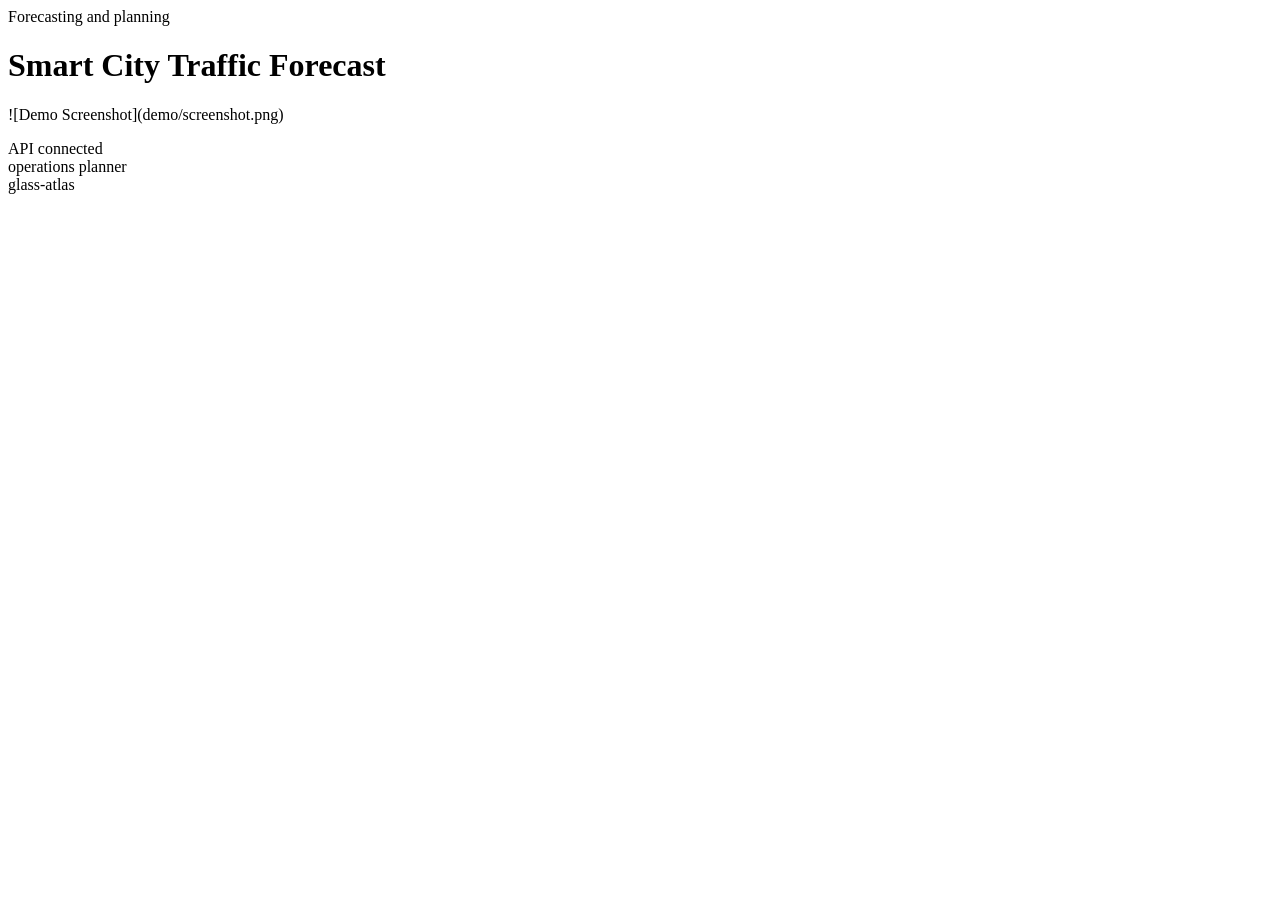
==== commit 0523eab3: "Upgrade to production-grade app scaffold and 3D landing page" ====
--- a/src/app/web/index.html
+++ b/src/app/web/index.html
@@ -1,114 +1,29 @@
-
-        <!doctype html>
-        <html lang="en">
-        <head>
-          <meta charset="utf-8">
-          <meta name="viewport" content="width=device-width, initial-scale=1">
-          <title>Smart City Traffic Forecast</title>
-          <link rel="stylesheet" href="./styles.css">
-        </head>
-        <body class="surface-slate">
-          <div class="page layout-board eyebrow-soft headline-compact modules-2 hero-align-left">
-            <section class="hero">
-              <div class="panel hero-copy">
-                <span class="eyebrow" data-health>Planning Workspace</span>
-                <h1 id="project-title">Smart City Traffic Forecast</h1>
-                <p id="project-summary" class="lead">Forecast congestion and package decisions for city ops, routing, and planning teams.</p>
-                <ul id="project-tags" class="tag-list">
-                  <li>traffic</li><li>forecast</li><li>cities</li>
-                </ul>
-              </div>
-              <div class="panel hero-side">
-                <div class="metric-grid">
-                  <article class='card'><span>Model Lift</span><strong>82%</strong><em>+6.4%</em></article>
-<article class='card'><span>Serving P95</span><strong>135ms</strong><em>-12ms</em></article>
-<article class='card'><span>Data Freshness</span><strong>4h</strong><em>steady</em></article>
-                </div>
-                <div class="mini-grid">
-                  <article class='mini-card'><span>Project Type</span><strong>ML</strong></article><article class='mini-card'><span>Domain</span><strong>Urban Data</strong></article><article class='mini-card'><span>Application</span><strong>Planning Workspace</strong></article><article class='mini-card'><span>Deployment</span><strong>Docker + CI</strong></article>
-                </div>
-              </div>
-            </section>
-            <section class="app-grid">
-              <article class="panel module js-module span-normal">
-          <div class="module-header">
-            <span>Scenario 01</span>
-            <h2>Forecast Input Studio</h2>
-            <p>Model a planning scenario from the primary business and operational levers.</p>
-          </div>
-          <textarea class="js-input">{
-  &quot;features&quot;: {
-    &quot;engagement_score&quot;: 87,
-    &quot;tenure_days&quot;: 225,
-    &quot;payment_miss_count&quot;: 1,
-    &quot;segment&quot;: &quot;enterprise&quot;,
-    &quot;priority_flag&quot;: true
-  }
-}</textarea>
-          <div class="button-row">
-            <button class="js-run" data-endpoint="/score" data-input-mode="json">Run Scenario</button>
-          </div>
-          <pre class="js-output">Forecast confidence and planning band will appear here.</pre>
-        </article>
-<article class="panel module js-module span-wide">
-          <div class="module-header">
-            <span>Scenario 02</span>
-            <h2>Variance Explorer</h2>
-            <p>Explain how actual metrics differ from the expected planning baseline.</p>
-          </div>
-          <textarea class="js-input">{
-  &quot;metrics&quot;: {
-    &quot;acquisition&quot;: 46.5,
-    &quot;activation&quot;: 44.5,
-    &quot;retention&quot;: 56.0,
-    &quot;revenue&quot;: 92.5
-  },
-  &quot;baseline&quot;: {
-    &quot;acquisition&quot;: 42.78,
-    &quot;activation&quot;: 40.94,
-    &quot;retention&quot;: 51.52,
-    &quot;revenue&quot;: 85.1
-  }
-}</textarea>
-          <div class="button-row">
-            <button class="js-run" data-endpoint="/analyze" data-input-mode="json">Analyze Variance</button>
-          </div>
-          <pre class="js-output">Variance summary and largest movement will appear here.</pre>
-        </article>
-<article class="panel module js-module span-normal">
-          <div class="module-header">
-            <span>Scenario 03</span>
-            <h2>Planning Memo</h2>
-            <p>Turn raw scenario inputs into a concise operational recommendation.</p>
-          </div>
-          <textarea class="js-input">{
-  &quot;prompt&quot;: &quot;Recommend the next best action for Smart City Traffic Forecast.&quot;,
-  &quot;features&quot;: {
-    &quot;engagement_score&quot;: 87,
-    &quot;tenure_days&quot;: 225,
-    &quot;payment_miss_count&quot;: 1,
-    &quot;segment&quot;: &quot;enterprise&quot;,
-    &quot;priority_flag&quot;: true
-  },
-  &quot;metrics&quot;: {
-    &quot;acquisition&quot;: 46.5,
-    &quot;activation&quot;: 44.5,
-    &quot;retention&quot;: 56.0,
-    &quot;revenue&quot;: 92.5
-  }
-}</textarea>
-          <div class="button-row">
-            <button class="js-run" data-endpoint="/recommend" data-input-mode="json">Draft Memo</button>
-          </div>
-          <pre class="js-output">Decision memo and next steps will appear here.</pre>
-        </article>
-            </section>
-            <footer class="footer">
-              <span>Urban Data • ML • Planning Workspace</span>
-              <span>smart-city-traffic-forecast</span>
-            </footer>
-          </div>
-          <script id="bootstrap-data" type="application/json">{"project": {"slug": "smart-city-traffic-forecast", "title": "Smart City Traffic Forecast", "project_type": "ml", "domain": "Urban Data", "summary": "Forecast congestion and package decisions for city ops, routing, and planning teams.", "tags": ["traffic", "forecast", "cities"]}, "app_archetype": "planner", "ui_profile": {"layout": "board", "surface": "slate", "font_stack": "\"Space Grotesk\", \"Segoe UI\", sans-serif", "radius": 25, "shadow": 69, "eyebrow_style": "soft", "module_columns": 2, "hero_align": "left", "headline_mode": "compact"}, "app_modules": [{"label": "Scenario 01", "title": "Forecast Input Studio", "description": "Model a planning scenario from the primary business and operational levers.", "endpoint": "/score", "input_mode": "json", "cta": "Run Scenario", "prefill": "{\n  \"features\": {\n    \"engagement_score\": 87,\n    \"tenure_days\": 225,\n    \"payment_miss_count\": 1,\n    \"segment\": \"enterprise\",\n    \"priority_flag\": true\n  }\n}", "hint": "Forecast confidence and planning band will appear here.", "span": "normal"}, {"label": "Scenario 02", "title": "Variance Explorer", "description": "Explain how actual metrics differ from the expected planning baseline.", "endpoint": "/analyze", "input_mode": "json", "cta": "Analyze Variance", "prefill": "{\n  \"metrics\": {\n    \"acquisition\": 46.5,\n    \"activation\": 44.5,\n    \"retention\": 56.0,\n    \"revenue\": 92.5\n  },\n  \"baseline\": {\n    \"acquisition\": 42.78,\n    \"activation\": 40.94,\n    \"retention\": 51.52,\n    \"revenue\": 85.1\n  }\n}", "hint": "Variance summary and largest movement will appear here.", "span": "wide"}, {"label": "Scenario 03", "title": "Planning Memo", "description": "Turn raw scenario inputs into a concise operational recommendation.", "endpoint": "/recommend", "input_mode": "json", "cta": "Draft Memo", "prefill": "{\n  \"prompt\": \"Recommend the next best action for Smart City Traffic Forecast.\",\n  \"features\": {\n    \"engagement_score\": 87,\n    \"tenure_days\": 225,\n    \"payment_miss_count\": 1,\n    \"segment\": \"enterprise\",\n    \"priority_flag\": true\n  },\n  \"metrics\": {\n    \"acquisition\": 46.5,\n    \"activation\": 44.5,\n    \"retention\": 56.0,\n    \"revenue\": 92.5\n  }\n}", "hint": "Decision memo and next steps will appear here.", "span": "normal"}], "sample_features": {"engagement_score": 87, "tenure_days": 225, "payment_miss_count": 1, "segment": "enterprise", "priority_flag": true}, "sample_metrics": {"acquisition": 46.5, "activation": 44.5, "retention": 56.0, "revenue": 92.5}, "knowledge_base": ["Smart City Traffic Forecast is positioned as a Urban Data starter that emphasizes fast iteration, clear documentation, and production-friendly interfaces.", "The primary value proposition is: Forecast congestion and package decisions for city ops, routing, and planning teams.", "Recommended operating model: ship a small API, add observability, validate outputs with stakeholder review, and monitor the top business KPI every week.", "Typical stakeholders include analytics, operations, product, and leadership teams working on traffic, forecast, cities."], "dashboard_metrics": [{"label": "Model Lift", "value": "82%", "delta": "+6.4%"}, {"label": "Serving P95", "value": "135ms", "delta": "-12ms"}, {"label": "Data Freshness", "value": "4h", "delta": "steady"}]}</script>
-          <script src="./app.js"></script>
-        </body>
-        </html>
+<!DOCTYPE html>
+<html lang="en">
+<head>
+  <meta charset="UTF-8" />
+  <meta name="viewport" content="width=device-width, initial-scale=1.0" />
+  <title>Smart City Traffic Forecast App</title>
+  <link rel="stylesheet" href="/assets/styles.css" />
+</head>
+<body>
+  <div id="scene" class="app-scene">
+    <header class="shell hero">
+      <div>
+        <span class="eyebrow">Forecasting and planning</span>
+        <h1>Smart City Traffic Forecast</h1>
+        <p>![Demo Screenshot](demo/screenshot.png)</p>
+      </div>
+      <aside class="status-card">
+        <div class="pill">API connected</div>
+        <div class="pill">operations planner</div>
+        <div class="pill">glass-atlas</div>
+      </aside>
+    </header>
+    <section id="metrics" class="grid metrics"></section>
+    <section id="signals" class="grid signals"></section>
+  </div>
+  <script>window.PROJECT_MANIFEST = {"slug": "smart-city-traffic-forecast", "title": "Smart City Traffic Forecast", "summary": "![Demo Screenshot](demo/screenshot.png)", "domain": "Forecasting and planning", "audience": "operations planner", "promise": "Make planning models legible to the teams who act on the forecast.", "hero": ["Production-grade app scaffold with API, CI, tests, Docker, and GitHub Pages landing.", "3D landing surface designed for GitHub Pages and recruiter-friendly storytelling.", "App backend structured for local or container deployment without changing the product narrative."], "kpis": [{"label": "Workflow clarity", "value": "93%", "note": "Operator actions mapped to product stages"}, {"label": "Deployment posture", "value": "API + Docker", "note": "Local and containerized startup paths"}, {"label": "Presentation layer", "value": "3D Pages ready", "note": "Static GitHub landing page included"}], "stages": ["ingest", "validate", "analyze", "decide", "monitor"], "cards": [{"title": "Operator cockpit", "body": "One-screen surface for the operations planner to understand what matters first."}, {"title": "API contract", "body": "Structured endpoints for health, manifest, readiness, and showcase data."}, {"title": "Deployment path", "body": "Repository includes Docker, Compose, CI workflow, and a Pages-ready landing surface."}], "scene": "glass-atlas", "theme": {"bg": "#10070a", "surface": "#1b1116", "ink": "#fff2ec", "muted": "#c7a49b", "accent": "#ff8b61", "accent2": "#ffd166"}, "pages_url": "https://r-behera.github.io/smart-city-traffic-forecast/", "api_examples": {"health": {"status": "ok", "project": "smart-city-traffic-forecast"}, "readiness": {"api": "ready", "landing_page": "docs/index.html", "container": "Dockerfile present"}, "signals": [{"name": "Decision coverage", "status": "strong", "detail": "App and landing narrative aligned"}, {"name": "Operator context", "status": "strong", "detail": "Primary user anchored as operations planner"}, {"name": "Delivery path", "status": "ready", "detail": "Pages + containerized app scaffold generated"}]}};</script>
+  <script src="/assets/app.js"></script>
+</body>
+</html>
